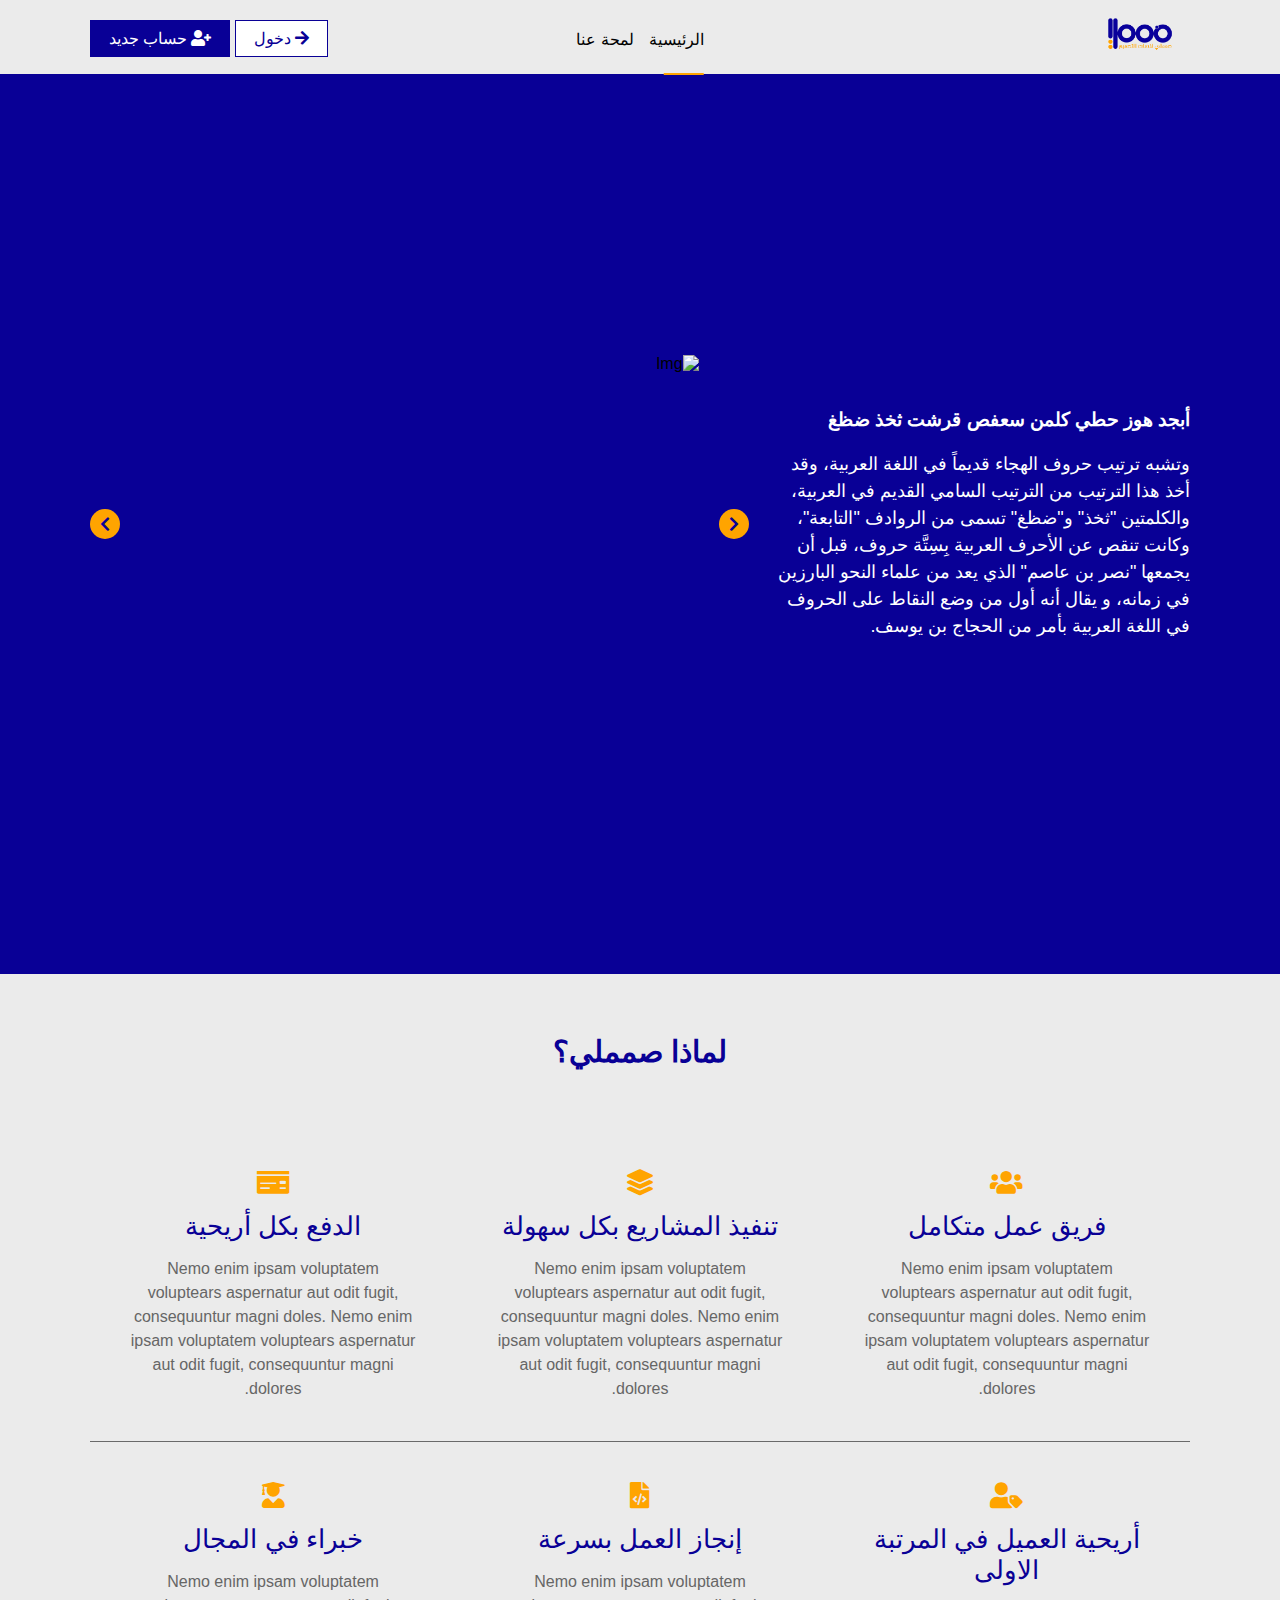
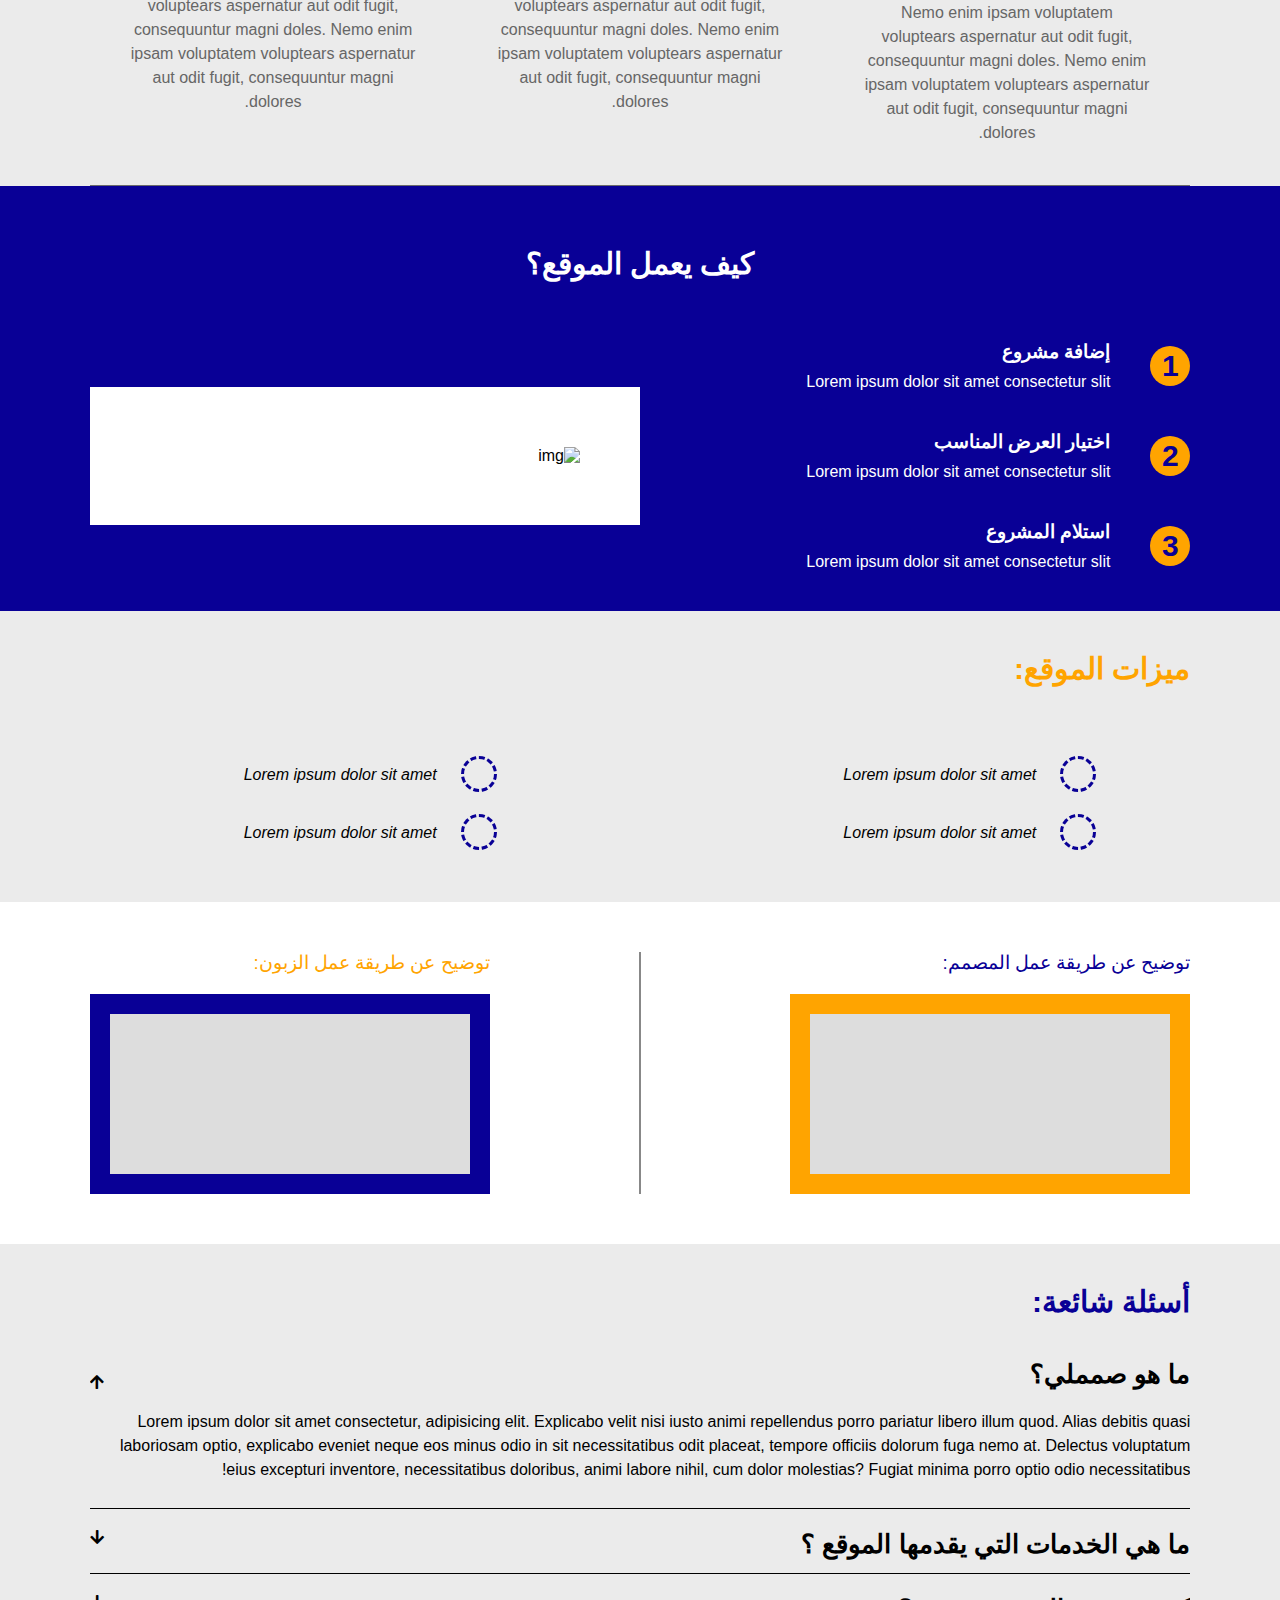
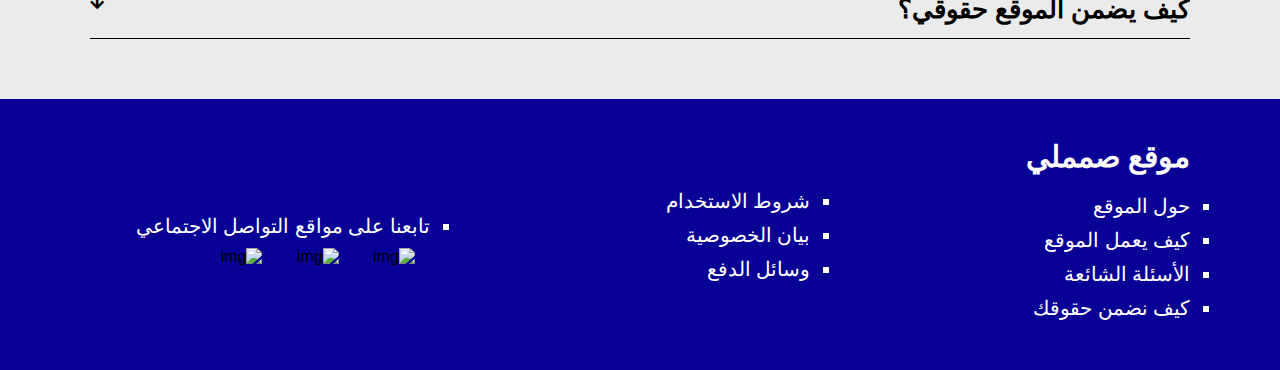
==== index.html @ 8d5beed6 "Uploads" ====
<!DOCTYPE html>
<html lang="en">

<head>
    <meta charset="UTF-8">
    <meta http-equiv="X-UA-Compatible" content="IE=edge">
    <meta name="viewport" content="width=device-width, initial-scale=1.0">
    <!-- Main Style -->
    <link rel="stylesheet" href="CSS/style.css">
    <!-- Font Awesome CDN -->
    <link rel="stylesheet" href="https://cdnjs.cloudflare.com/ajax/libs/font-awesome/5.15.3/css/all.min.css" />
    <title>Document</title>
</head>

<body>
    <!-- Start Navbar -->
    <nav>
        <div class="logo">
            <svg xmlns="http://www.w3.org/2000/svg" xmlns:xlink="http://www.w3.org/1999/xlink" width="70" height="70"
                viewBox="0 0 200 200">
                <image id="صمملي" width="200" height="200"
                    xlink:href="[data-uri]" />
            </svg>
        </div>
        <div class="other">
            <ul>
                <li class="active"><a href="index.html">الرئيسية</a></li>
                <li><a href="about.html">لمحة عنا</a></li>
            </ul>
            <div class="btns">
                <a href="acount.html"><button class="btn"><i class="fas fa-arrow-right"></i> دخول</button></a>
                <a href="new-acount.html"><button class="btn new-acount"><i class="fas fa-user-plus"></i> حساب
                        جديد</button></a>
            </div>
        </div>
    </nav>
    <!-- ENd Navbar -->

    <!-- Start Landing -->
    <section class="landing">
        <div class="content">
            <h3>أبجد هوز حطي كلمن سعفص قرشت ثخذ ضظغ</h3>
            <p>
                وتشبه ترتيب حروف الهجاء قديماً في اللغة العربية، وقد أخذ هذا الترتيب من الترتيب السامي القديم في
                العربية، والكلمتين
                "ثخذ" و"ضظغ" تسمى من الروادف "التابعة"، وكانت تنقص عن الأحرف العربية بِسِتَّة حروف، قبل أن يجمعها "نصر
                بن عاصم" الذي يعد
                من علماء النحو البارزين في زمانه، و يقال أنه أول من وضع النقاط على الحروف في اللغة العربية بأمر من
                الحجاج بن يوسف.

            </p>
        </div>
        <div class="slider">
            <i class="fas fa-chevron-right"></i>
            <img src="img/art-1.jpg" alt="Img">
            <i class="fas fa-chevron-left"></i>
        </div>
    </section>
    <!-- End Landing -->

    <!-- Start Desgin -->
    <section class="desgin">
        <h3 class="header">لماذا صمملي؟</h3>
        <div class="row">
            <div class="box">
                <i class="fas fa-users"></i>
                <h3>فريق عمل متكامل</h3>
                <p>Nemo enim ipsam voluptatem voluptears aspernatur aut odit fugit, consequuntur magni doles. Nemo enim
                    ipsam voluptatem voluptears aspernatur aut odit fugit, consequuntur magni dolores.</p>
            </div>
            <div class="box">
                <i class="fas fa-layer-group"></i>
                <h3>تنفيذ المشاريع بكل سهولة</h3>
                <p>Nemo enim ipsam voluptatem voluptears aspernatur aut odit fugit, consequuntur magni doles. Nemo enim
                    ipsam voluptatem voluptears aspernatur aut odit fugit, consequuntur magni dolores.</p>
            </div>
            <div class="box not">
                <i class="fas fa-money-check"></i>
                <h3>الدفع بكل أريحية</h3>
                <p>Nemo enim ipsam voluptatem voluptears aspernatur aut odit fugit, consequuntur magni doles. Nemo enim
                    ipsam voluptatem voluptears aspernatur aut odit fugit, consequuntur magni dolores.</p>
            </div>
            <div class="box">
                <i class="fas fa-user-tag"></i>
                <h3>أريحية العميل في المرتبة الاولى</h3>
                <p>Nemo enim ipsam voluptatem voluptears aspernatur aut odit fugit, consequuntur magni doles. Nemo enim
                    ipsam voluptatem voluptears aspernatur aut odit fugit, consequuntur magni dolores.</p>
            </div>
            <div class="box">
                <i class="fas fa-file-code"></i>
                <h3>إنجاز العمل بسرعة</h3>
                <p>Nemo enim ipsam voluptatem voluptears aspernatur aut odit fugit, consequuntur magni doles. Nemo enim
                    ipsam voluptatem voluptears aspernatur aut odit fugit, consequuntur magni dolores.</p>
            </div>
            <div class="box not">
                <i class="fas fa-user-graduate"></i>
                <h3>خبراء في المجال</h3>
                <p>Nemo enim ipsam voluptatem voluptears aspernatur aut odit fugit, consequuntur magni doles. Nemo enim
                    ipsam voluptatem voluptears aspernatur aut odit fugit, consequuntur magni dolores.</p>
            </div>
        </div>
    </section>
    <!-- End Desgin -->

    <!-- Start How -->
    <section class="how">
        <h3 class="header">كيف يعمل الموقع؟</h3>
        <div class="row">
            <div class="list">
                <div class="box">
                    <div class="number">1</div>
                    <div>
                        <h3>إضافة مشروع</h3>
                        <p>Lorem ipsum dolor sit amet consectetur slit</p>
                    </div>
                </div>
                <div class="box">
                    <div class="number">2</div>
                    <div>
                        <h3>اختيار العرض المناسب</h3>
                        <p>Lorem ipsum dolor sit amet consectetur slit</p>
                    </div>
                </div>
                <div class="box">
                    <div class="number">3</div>
                    <div>
                        <h3>استلام المشروع</h3>
                        <p>Lorem ipsum dolor sit amet consectetur slit</p>
                    </div>
                </div>
            </div>
            <div class="box-one">
                <img src="img/computer.svg" alt="img">
            </div>
        </div>
    </section>
    <!-- ENd How -->

    <!-- Start Feature -->
    <section class="feature">
        <h3>ميزات الموقع:</h3>
        <div class="row">
            <ul class="box">
                <div>
                    <li>Lorem ipsum dolor sit amet</li>
                    <li>Lorem ipsum dolor sit amet</li>
                </div>
                <div>
                    <li>Lorem ipsum dolor sit amet</li>
                    <li>Lorem ipsum dolor sit amet</li>
                </div>
            </ul>
            <div class="box">

            </div>
        </div>
    </section>
    <!-- End Feature -->

    <!-- Start Border -->
    <section class="main-border">
        <div class="row">
            <div class="box">
                <h3 class="text">توضيح عن طريقة عمل المصمم:</h3>
                <div class="border border-add"></div>
            </div>
            <div class="box">
                <h3>توضيح عن طريقة عمل الزبون:</h3>
                <div class="border"></div>
            </div>
        </div>
    </section>
    <!-- End Border -->

    <!-- Start Accordon -->
    <section class="accordon">
        <h3>أسئلة شائعة:</h3>
        <div class="row">
            <div class="box active">
                <div>
                    <h4>ما هو صمملي؟</h4>
                    <i class="fas fa-arrow-down"></i>
                </div>
                <p>Lorem ipsum dolor sit amet consectetur, adipisicing elit. Explicabo velit nisi iusto animi
                    repellendus porro pariatur libero illum quod. Alias debitis quasi laboriosam optio, explicabo
                    eveniet neque eos minus odio in sit necessitatibus odit placeat, tempore officiis dolorum fuga nemo
                    at. Delectus voluptatum eius excepturi inventore, necessitatibus doloribus, animi labore nihil, cum
                    dolor molestias? Fugiat minima porro optio odio necessitatibus!
                </p>
            </div>
            <div class="box">
                <div>
                    <h4>ما هي الخدمات التي يقدمها الموقع ؟</h4>
                    <i class="fas fa-arrow-down"></i>
                </div>
                <p>Lorem ipsum dolor sit amet consectetur, adipisicing elit. Explicabo velit nisi iusto animi
                    repellendus porro pariatur libero illum quod. Alias debitis quasi laboriosam optio, explicabo
                    eveniet neque eos minus odio in sit necessitatibus odit placeat, tempore officiis dolorum fuga nemo
                    at. Delectus voluptatum eius excepturi inventore, necessitatibus doloribus, animi labore nihil, cum
                    dolor molestias? Fugiat minima porro optio odio necessitatibus!
                </p>
            </div>
            <div class="box">
                <div>
                    <h4>كيف يضمن الموقع حقوقي؟</h4>
                    <i class="fas fa-arrow-down"></i>
                </div>
                <p>Lorem ipsum dolor sit amet consectetur, adipisicing elit. Explicabo velit nisi iusto animi
                    repellendus porro pariatur libero illum quod. Alias debitis quasi laboriosam optio, explicabo
                    eveniet neque eos minus odio in sit necessitatibus odit placeat, tempore officiis dolorum fuga nemo
                    at. Delectus voluptatum eius excepturi inventore, necessitatibus doloribus, animi labore nihil, cum
                    dolor molestias? Fugiat minima porro optio odio necessitatibus!
                </p>
            </div>
        </div>
    </section>
    <!-- Start Accordon -->

    <!-- Start Footer -->
    <footer>
        <div class="row">
            <div class="box">
                <h3>موقع صمملي</h3>
                <ul>
                    <li>حول الموقع</li>
                    <li>كيف يعمل الموقع</li>
                    <li>الأسئلة الشائعة</li>
                    <li>كيف نضمن حقوقك</li>
                </ul>
            </div>
            <div class="box">
                <ul>
                    <li>شروط الاستخدام</li>
                    <li>بيان الخصوصية</li>
                    <li>وسائل الدفع</li>
                </ul>
            </div>
            <div class="box">
                <ul>
                    <li>تابعنا على مواقع التواصل الاجتماعي</li>
                    <img src="img/linkedin.png" alt="img">
                    <img src="img/Instagram.png" alt="img">
                    <img src="img/facebook.png" alt="img">
                </ul>
            </div>
        </div>
    </footer>
    <!-- End Footer -->

    <!-- Main JS -->
    <script src="JS/main.js"></script>
</body>

</html>
---- CSS/style.css ----
:root {
    --gray-bg: #ebebeb;
    --main-color: #090096;
    --secondary-color: #ffa400;
    --transition: 0.3s ease;
}

* {
    margin: 0;
    padding: 0;
    box-sizing: border-box;
    font-family: Arial, Helvetica, sans-serif;
    text-decoration: none;
    list-style: none;
}

body {
    direction: rtl;
}

/* Start Navbar */
nav {
    background-color: var(--gray-bg);
    padding: 0 7%;
    display: flex;
    align-items: center;
    justify-content: space-between;
}
@media (max-width: 767px) {
    nav {
        padding: 0 1%;
    }
}
nav svg {
    width: 100px;
}
nav .other {
    width: 100%;
    display: flex;
    justify-content: space-between;
}
nav .other ul {
    display: flex;
    position: absolute;
    right: 50%;
    top: 30px;
    transform: translateX(50%);
}
nav .other ul li {
    text-align: center;
    font-size: 16px;
}
nav .other ul li a {
    color: #000;
}
nav .other ul li::before {
    content: "";
    position: absolute;
    bottom: -26px;
    background-color: var(--secondary-color);
    width: 0px;
    height: 2px;
    transition: var(--transition);
}
nav .other ul li:hover:before {
    width: 45px;
}
nav .other ul li.active::before {
    width: 40px;
}
nav .other ul li:first-child {
    margin-left: 15px;
}
nav .other .btns {
    position: absolute;
    left: 7%;
    top: 20px;
}
nav .other .btns button {
    padding: 8px 18px;
    font-size: 16px;
    background-color: #fff;
    border: 1px solid var(--main-color);
    color: var(--main-color);
    transition: var(--transition);
    cursor: pointer;
}
@media (max-width: 500px) {
    nav .other .btns button {
        padding: 5px 8px;
    }
}
nav .other .btns button:hover {
    background-color: var(--main-color);
    color: #fff;
}
nav .other .btns .new-acount {
    background-color: var(--main-color);
    color: #fff;
    border: 1px solid var(--main-color);
    outline: none;
}
nav .other .btns .new-acount:hover {
    background-color: #fff;
    color: var(--main-color);
}
nav .fa-bars {
    font-size: 25px;
    color: var(--main-color);
    cursor: pointer;
    display: none;
}
@media (max-width: 767px) {
    nav .fa-bars {
        display: block;
    }
}
/* End Navbar */

/* Start landing */
.landing {
    background-color: #090096;
    padding: 0 7%;
    display: grid;
    grid-template-columns: repeat(2, 1fr);
    justify-content: space-between;
    align-items: center;
    height: 100vh;
}
@media (max-width: 1090px) {
    .landing {
        grid-template-columns: repeat(1, 1fr);
    }
}
.landing .slider {
    flex-basis: 40%;
    display: flex;
    align-items: center;
    justify-content: space-between;
}
@media (max-width: 767px) {
    .landing .slider {
        display: none;
    }
}
.landing .slider img {
    width: 559px;
    height: 339px;
    object-fit: cover;
}
.landing .slider i {
    width: 30px;
    height: 30px;
    border-radius: 50%;
    background-color: var(--secondary-color);
    color: var(--main-color);
    display: flex;
    align-items: center;
    justify-content: center;
    margin-right: 20px;
    cursor: pointer;
    transition: var(--transition);
}
.landing .slider i:hover {
    background-color: var(--main-color);
    color: var(--secondary-color);
}
.landing .slider i:first-child {
    margin-left: 20px;
}
.landing .content {
    flex-basis: 40%;
    color: #fff;
}
.landing .content h3 {
    margin-bottom: 20px;
}
.landing .content p {
    line-height: 1.5;
    font-size: 18px;
}
/* End landing */

/* Start Desgin */
.desgin {
    padding: 0 7%;
    background-color: var(--gray-bg);
}
.desgin .row {
    display: grid;
    grid-template-columns: repeat(3, 1fr);
    text-align: center;
}
@media (max-width: 991px) {
    .desgin .row {
        grid-template-columns: repeat(2, 1fr);
    }
}
@media (max-width: 767px) {
    .desgin .row {
        grid-template-columns: repeat(1, 1fr);
    }
}
.desgin .row .box {
    border-bottom: 1px solid #6a6a6a;
    padding: 40px;
}
.desgin .row .box i {
    font-size: 26px;
    color: var(--secondary-color);
}
.desgin .row .box h3 {
    margin: 15px 0;
    color: var(--main-color);
    font-weight: normal;
    font-size: 26px;
}
.desgin .row .box p {
    color: #666666;
    line-height: 1.5;
}
/* End Desgin */

/* Start how */
.how {
    padding: 0 7%;
    background-color: #090096;
}
.how .header {
    color: #fff;
}
.how .row {
    display: flex;
    align-items: center;
    justify-content: space-between;
}
.how .row .box-one {
    background-color: #fff;
    flex-basis: 50%;
    padding: 60px;
    margin-bottom: 40px;
}
@media (max-width: 767px) {
    .how .row .box-one {
        display: none;
    }
}
.how .row .box-one img {
    width: 100%;
}
.how .row .list .box {
    display: flex;
    align-items: center;
    margin-bottom: 40px;
}
.how .row .list .box .number {
    display: flex;
    align-items: center;
    justify-content: center;
    width: 40px;
    height: 40px;
    background-color: var(--secondary-color);
    border-radius: 50%;
    color: var(--main-color);
    margin-left: 40px;
    font-weight: bold;
    font-size: 30px;
}
.how .row .list .box div {
    color: #fff;
}
.how .row .list .box div h3 {
    margin-bottom: 10px;
}
/* End how */

/* Start feature */
.feature {
    background: var(--gray-bg);
    padding: 40px 7%;
}
.feature h3 {
    color: var(--secondary-color);
    font-size: 30px;
}
.feature .row {
    margin-top: 60px;
}
.feature .row div {
    padding: 0 14%;
    display: flex;
    justify-content: space-between;
}
@media (max-width: 767px) {
    .feature .row div {
        flex-direction: column;
    }
}
.feature .row .box li {
    font-style: italic;
    margin: 20px 0;
}
.feature .row div li::before {
    content: "";
    position: absolute;
    margin-right: -60px;
    margin-top: -10px;
    width: 30px;
    height: 30px;
    border-radius: 50%;
    border: 3px dashed var(--main-color);
}
/* End feature */

/* Start main-border */
.main-border {
    padding: 50px 7%;
}
.main-border .row {
    display: flex;
    justify-content: space-between;
    position: relative;
}
@media (max-width: 991px) {
    .main-border .row {
        flex-direction: column;
    }
    .main-border .row .box {
        margin: 40px 0;
    }
}
.main-border .row::before {
    content: "";
    position: absolute;
    top: 50%;
    left: 50%;
    transform: translate(-50%, -50%);
    width: 2px;
    height: 100%;
    background: #888888;
}
@media (max-width: 991px) {
    .main-border .row::before {
        display: none;
    }
}
.main-border .border {
    margin-top: 20px;
    width: 400px;
    height: 200px;
    background: #ddd;
    border: 20px solid var(--main-color);
}
@media (max-width: 991px) {
    .main-border .border {
        width: 100%;
    }
}
.main-border .border-add {
    border: 20px solid var(--secondary-color);
}
.main-border .box h3 {
    font-weight: normal;
    color: var(--secondary-color);
}
.main-border .box .text {
    color: var(--main-color);
}
/* End main-border */

/* Start accordon */
.accordon {
    background: var(--gray-bg);
    padding: 40px 7%;
}
.accordon h3 {
    font-size: 30px;
    color: var(--main-color);
}
.accordon .row {
    margin-top: 40px;
}
.accordon .row .box {
    overflow: hidden;
    border-bottom: 1px solid #000;
    height: 45px;
    margin: 20px 0;
    cursor: pointer;
    transition: var(--transition);
}
.accordon .row .box.active {
    height: 150px;
}
.accordon .row .box.active i {
    transition: var(--transition);
    transform: rotate(180deg);
}
.accordon .row .box div {
    display: flex;
    justify-content: space-between;
    margin-bottom: 20px;
}
.accordon .row .box div h4 {
    font-size: 26px;
    user-select: none;
}
.accordon .row .box p {
    margin: 10px 0;
    line-height: 1.5;
    user-select: none;
}
/* End accordon */

/* Start Footer */
footer {
    padding: 40px 7%;
    background-color: #090096;
}
footer .row {
    display: grid;
    grid-template-columns: repeat(3, 1fr);
    align-items: center;
    gap: 40px;
}
@media (max-width: 767px) {
    footer .row {
        grid-template-columns: repeat(2, 1fr);
    }
}
@media (max-width: 500px) {
    footer .row {
        grid-template-columns: repeat(1, 1fr);
    }
}
footer .row .box h3 {
    font-size: 30px;
    margin-bottom: 20px;
    color: #fff;
}
footer .row .box ul li {
    list-style-type: square;
    color: #fff;
    margin: 10px 0;
    font-size: 20px;
    cursor: pointer;
}
footer .row .box img {
    width: 30px;
    margin: auto 15px;
}
/* End Footer */

/* Start about */
.about {
    padding: 40px 7%;
}
.about .text div {
    display: flex;
    color: var(--main-color);
    font-size: 30px;
    margin-bottom: 20px;
}
.about .text div i {
    margin-left: 10px;
}
.about .text p {
    line-height: 1.5;
    color: #3a3636;
}
/* End about */

/* Start about-2 */
.about-2 {
    padding: 40px 7%;
    background: var(--gray-bg);
    display: flex;
    align-items: center;
    justify-content: space-between;
    gap: 20px;
}
.about-2 .text {
    flex-basis: 70%;
}
@media (max-width: 767px) {
    .about-2 .text {
        flex-basis: 100%;
    }
}
.about-2 .text div {
    display: flex;
    color: var(--main-color);
    font-size: 30px;
    margin-bottom: 20px;
}
.about-2 .text div i {
    margin-left: 10px;
}
.about-2 .text p {
    line-height: 1.5;
    color: #3a3636;
}
.about-2 .img {
    flex-basis: 30%;
}
.about-2 .img h3 {
    color: var(--main-color);
    font-size: 30px;
}
.about-2 .img h3 i {
    margin-left: 10px;
}

@media (max-width: 767px) {
    .about-2 .img {
        display: none;
    }
}
.about-2 .img img {
    width: 100%;
}
/* End about-2 */

/* Start ready */
.ready {
    background: var(--secondary-color);
    padding: 80px;
    text-align: center;
}
.ready h1 {
    font-size: 40px;
}
@media (max-width: 767px) {
    .ready h1 {
        font-size: 20px;
    }
}
.ready button {
    margin-top: 10px;
    padding: 10px 30px;
    color: #fff;
    background: #470101;
    border: none;
    outline: none;
    font-size: 22px;
}
/* End ready */

/* Start landing-new */
.landing-new {
    padding: 40px 15%;
    display: grid;
    grid-template-columns: repeat(2, 1fr);
    justify-content: space-between;
    align-items: center;
}
@media (max-width: 991px) {
    .landing-new {
        grid-template-columns: repeat(1, 1fr);
        justify-content: center;
    }
}
.landing-new .content {
    text-align: center;
}
.landing-new .content .icon {
    background: var(--main-color);
    width: 180px;
    height: 180px;
    border-radius: 10px;
    display: flex;
    align-items: center;
    justify-content: center;
    flex-direction: column;
    color: #fff;
    margin: auto;
    margin-bottom: 20px;
}
.landing-new .content .icon i {
    margin-bottom: 10px;
    font-size: 30px;
}
.landing-new .content .content p {
    margin-top: 10px;
    line-height: 1.5;
}
.landing-new .form {
    background: var(--gray-bg);
    padding: 40px;
    height: 500px;
    width: 400px;
}
@media (max-width: 991px) {
    .landing-new .form {
        margin: 10px auto;
    }
}
.landing-new .form .box {
    background: #fff;
    border: 1px solid var(--main-color);
    margin: 20px 0;
    padding: 10px;
    color: var(--main-color);
    border-radius: 10px;
    overflow: hidden;
}
.landing-new .form .box input {
    border: none;
    height: 100%;
    width: 100%;
    outline: none;
    caret-color: var(--main-color);
}
.landing-new .form .btn {
    margin: auto;
    display: block;
    padding: 8px 20px;
    background: var(--main-color);
    border: none;
    color: #fff;
    font-size: 22px;
    cursor: pointer;
    border-radius: 10px;
    transition: var(--transition);
}
.landing-new .form .btn:hover {
    background: #fff;
    color: var(--main-color);
}
.landing-new .new {
    background: var(--secondary-color) !important;
}
.form-2 {
    height: 300px !important;
}
.form-2 .box {
    color: var(--secondary-color) !important;
    border: 1px solid var(--secondary-color) !important;
}
.form-2 .btn {
    background: var(--secondary-color) !important;
}
.form-2 .btn:hover {
    background: #fff !important;
    color: var(--secondary-color) !important;
}
/* End landing-new */

/* Start uitilites */
.header {
    text-align: center;
    color: var(--main-color);
    font-size: 30px;
    padding: 60px 0;
}
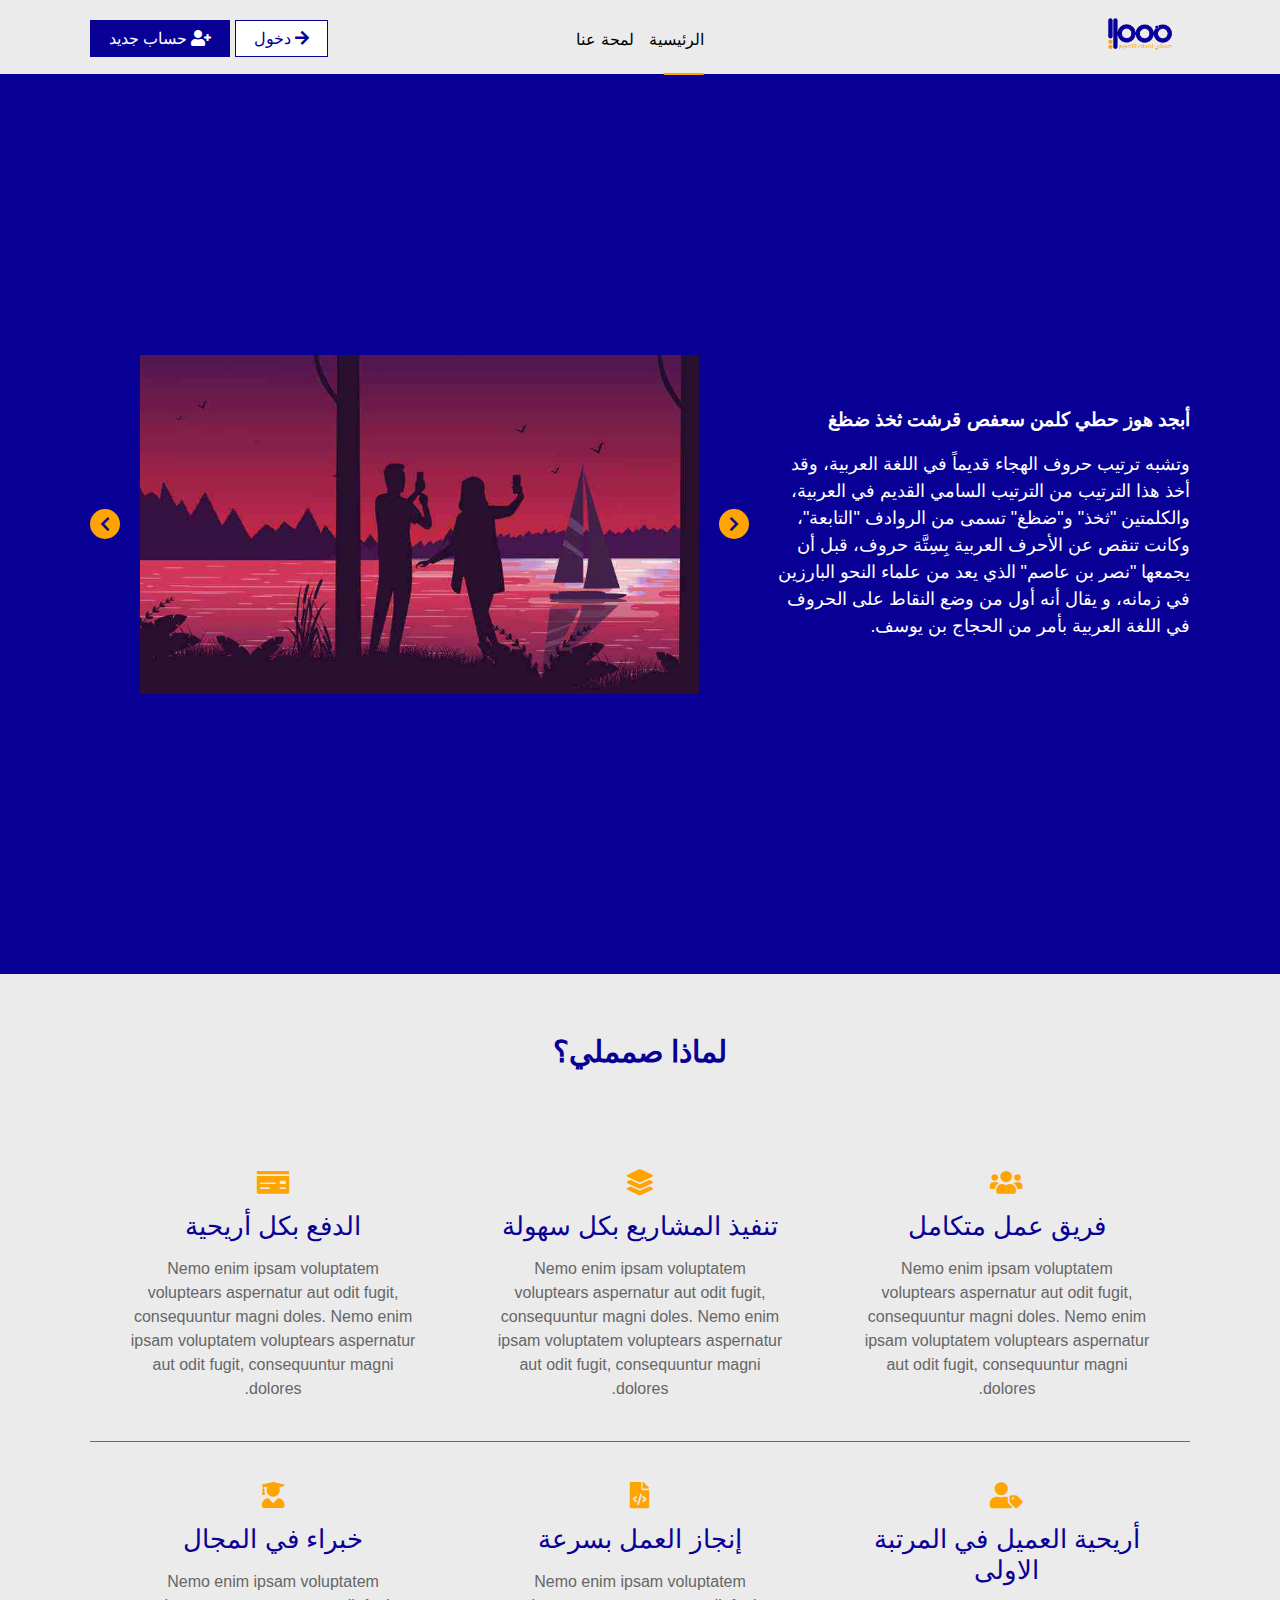
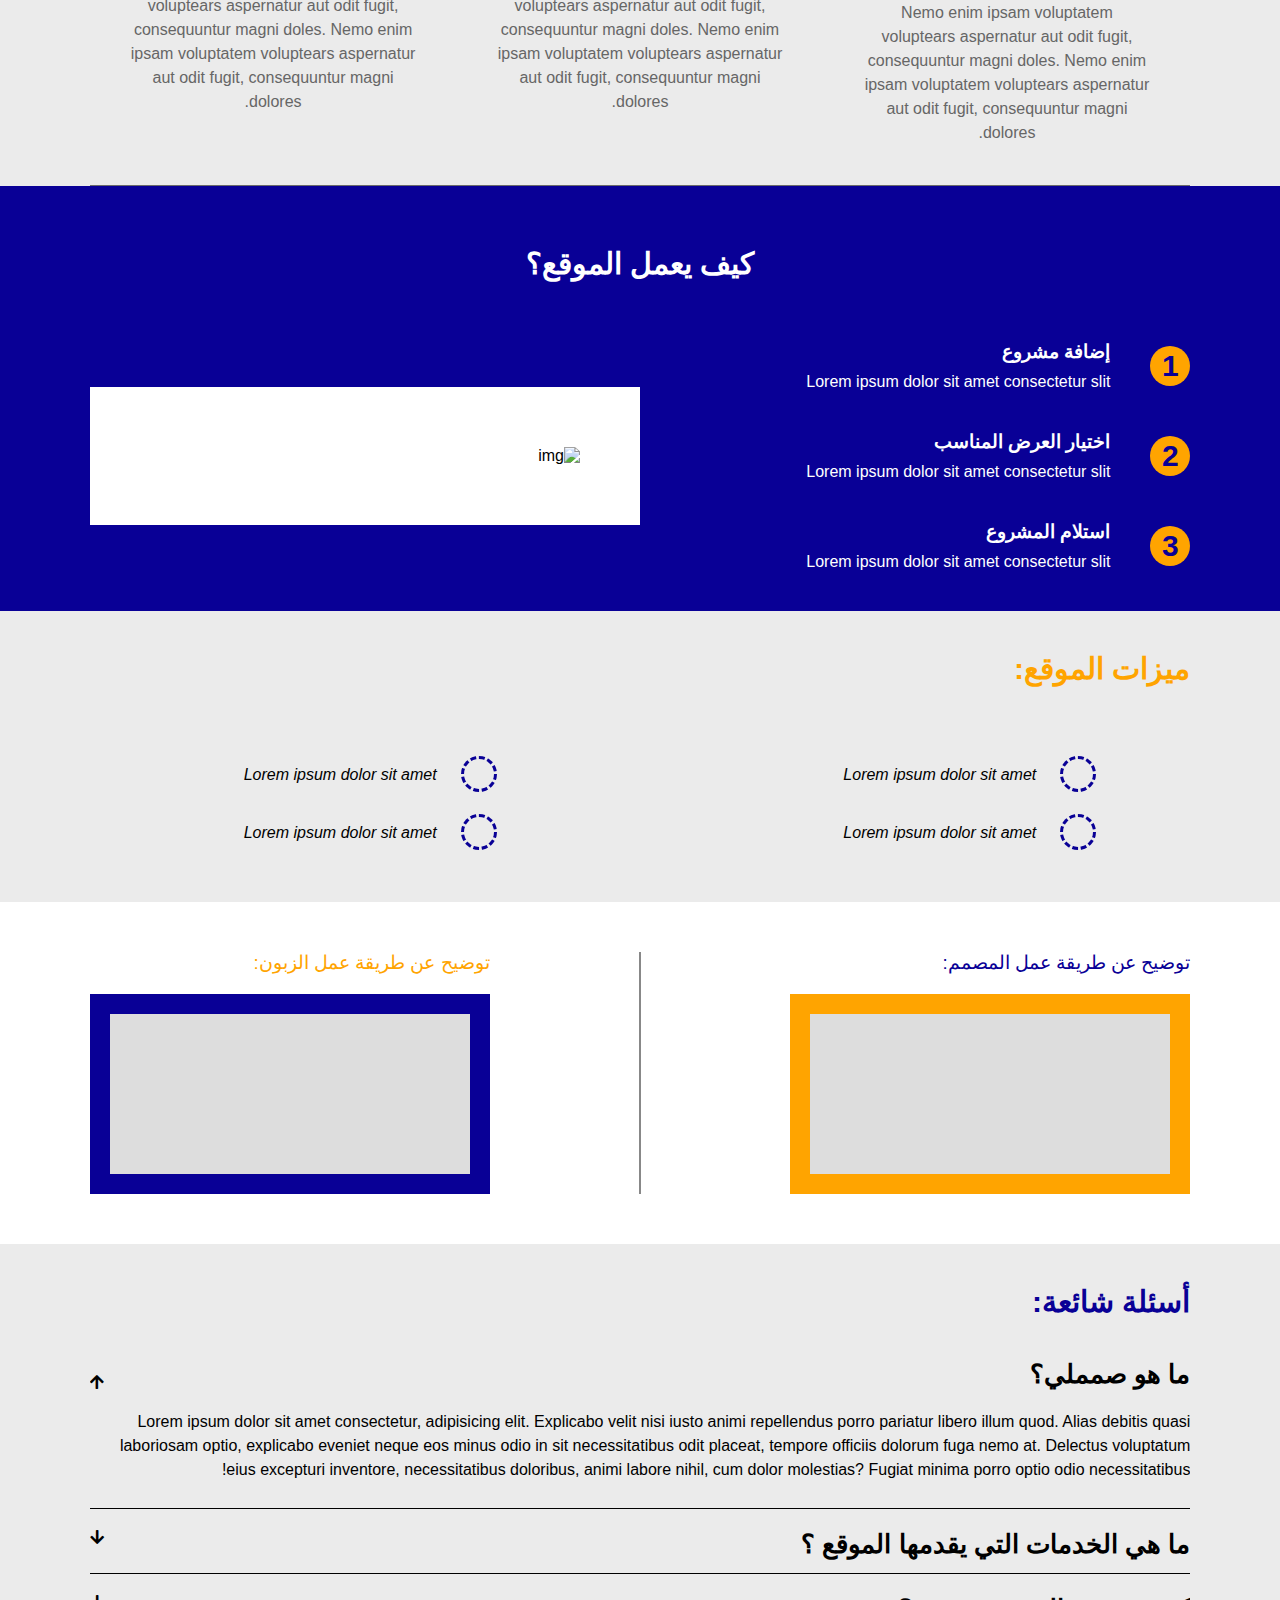
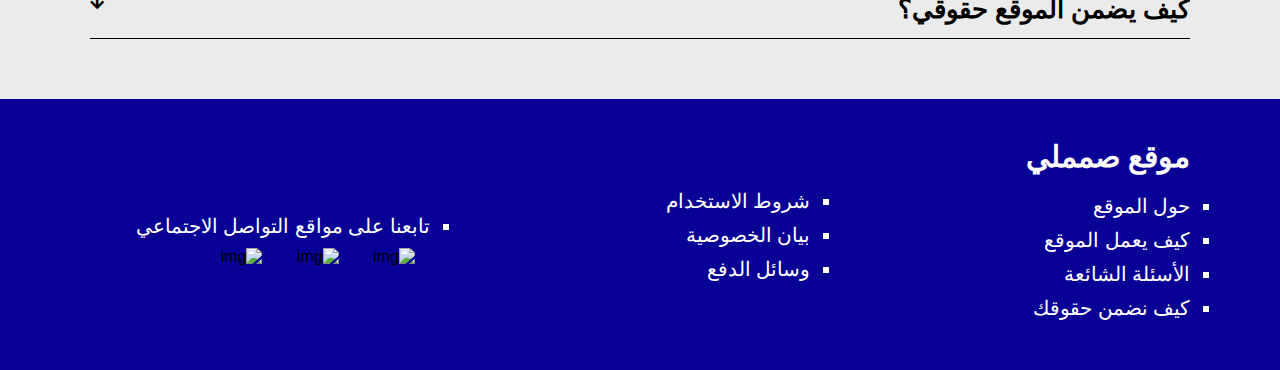
==== commit 298c8b39: "Update index.html" ====
--- a/index.html
+++ b/index.html
@@ -52,7 +52,7 @@
         </div>
         <div class="slider">
             <i class="fas fa-chevron-right"></i>
-            <img src="img/art-1.jpg" alt="Img">
+            <img src="Img/art-1.jpg" alt="Img">
             <i class="fas fa-chevron-left"></i>
         </div>
     </section>
@@ -251,4 +251,4 @@
     <script src="JS/main.js"></script>
 </body>
 
-</html>+</html>
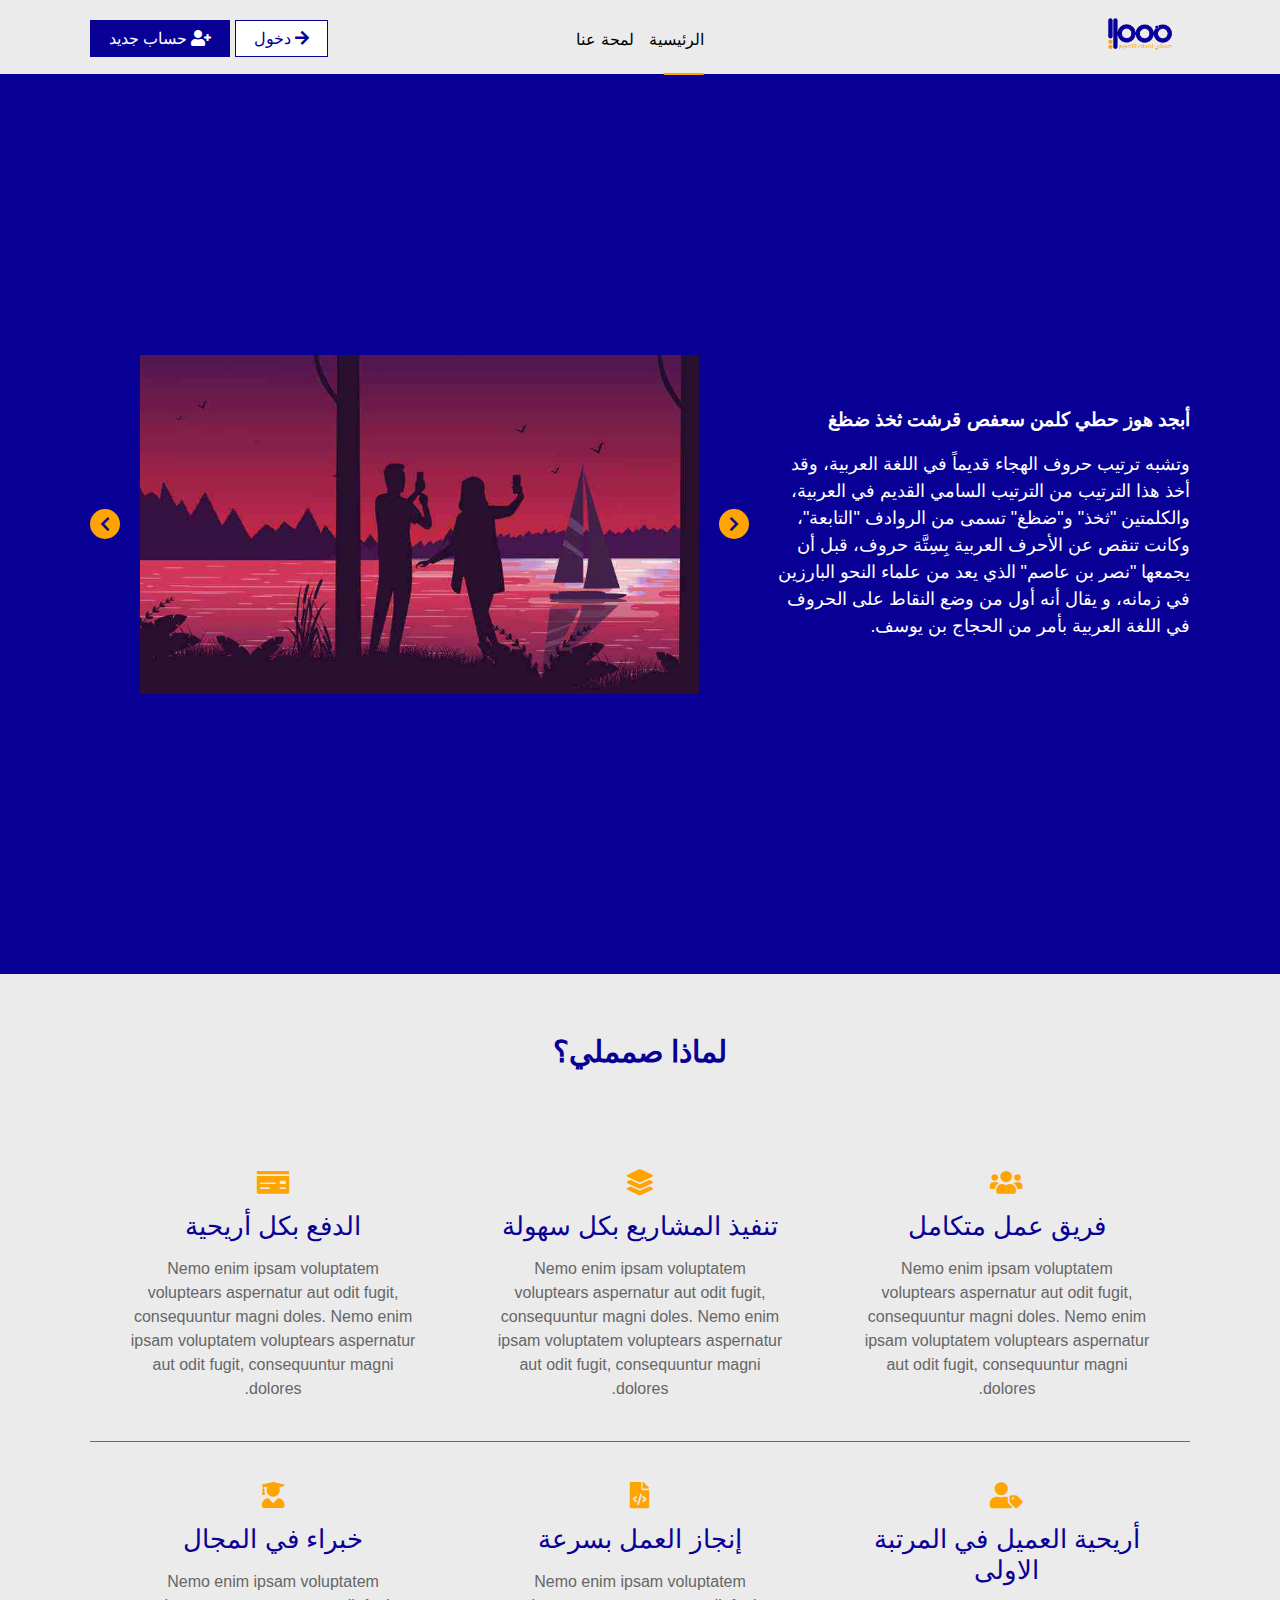
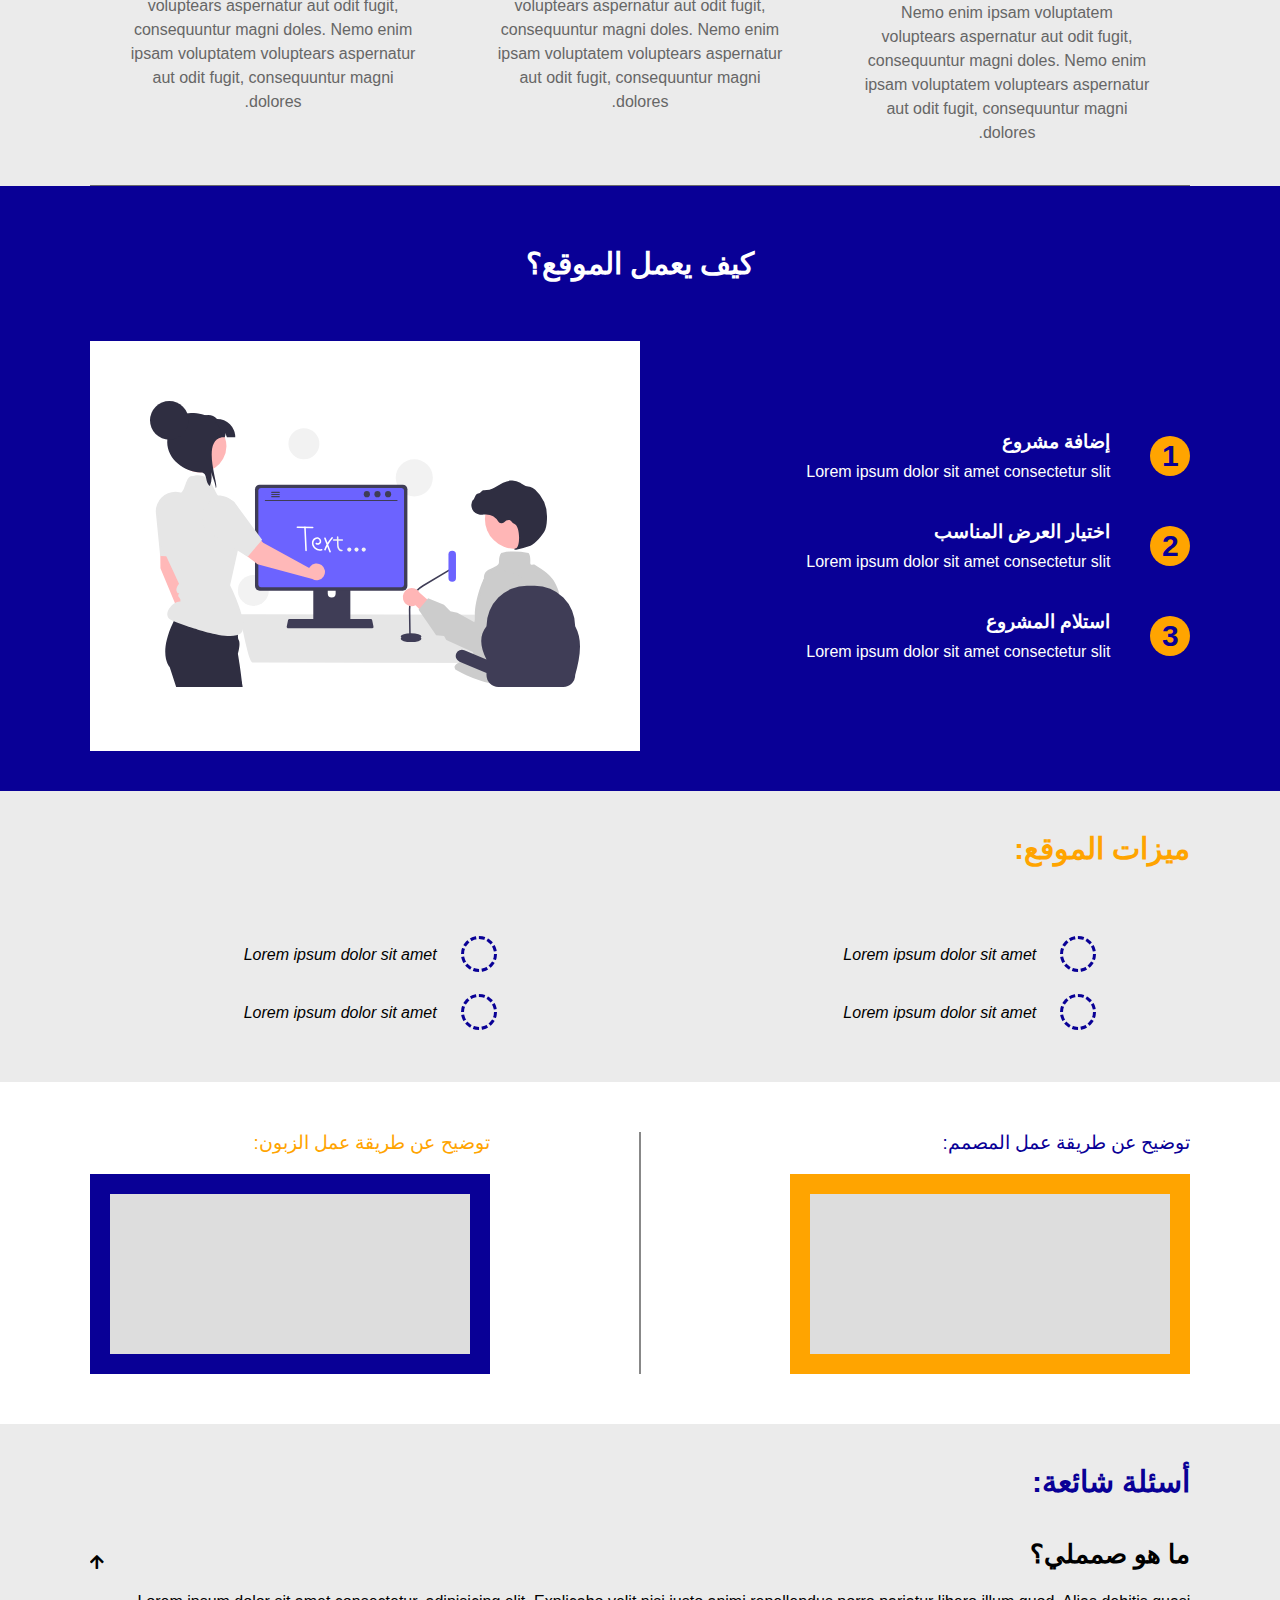
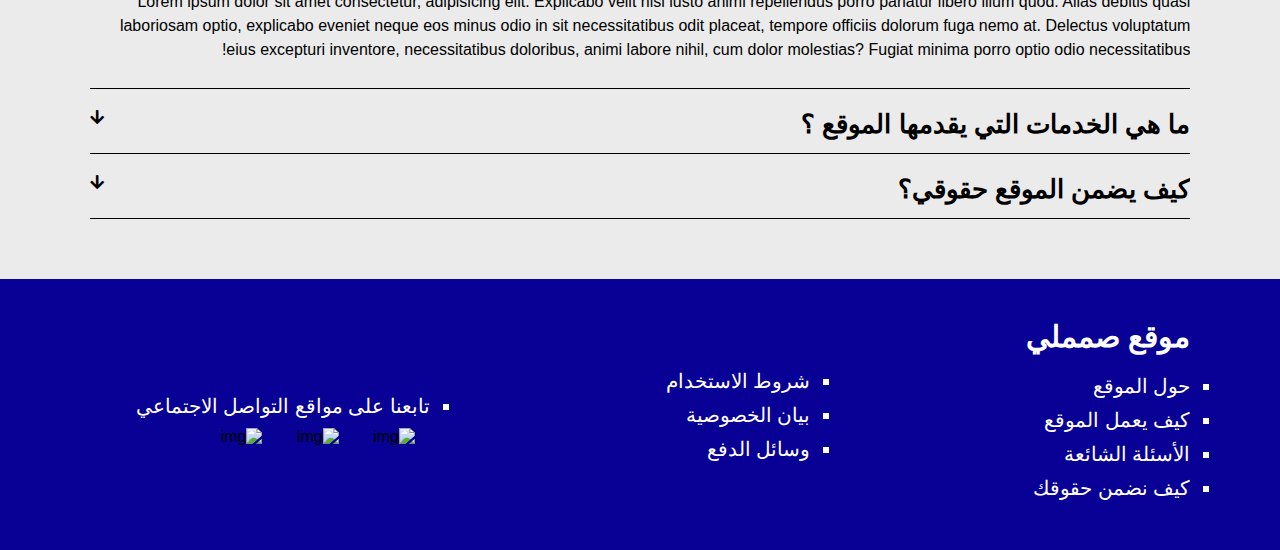
==== commit 8289ebf1: "Update index.html" ====
--- a/index.html
+++ b/index.html
@@ -130,7 +130,7 @@
                 </div>
             </div>
             <div class="box-one">
-                <img src="img/computer.svg" alt="img">
+                <img src="Img/computer.svg" alt="img">
             </div>
         </div>
     </section>
